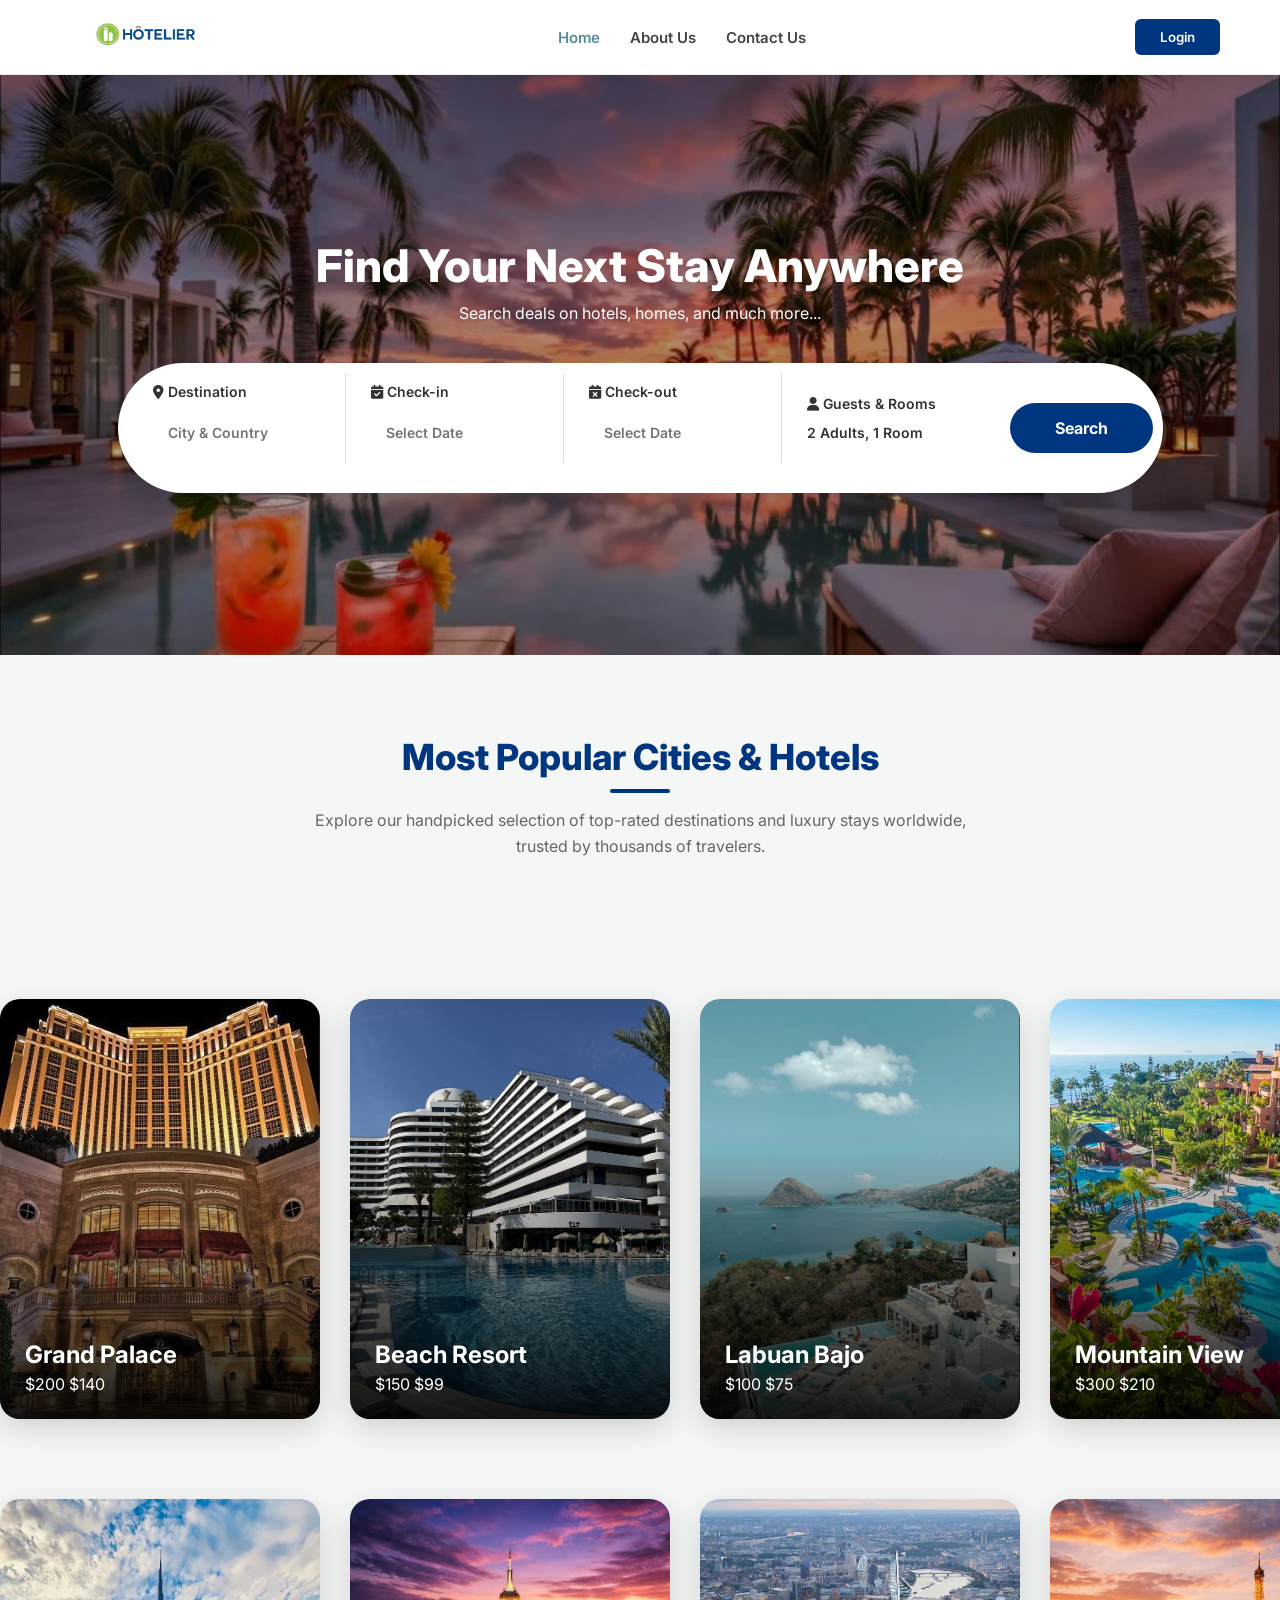
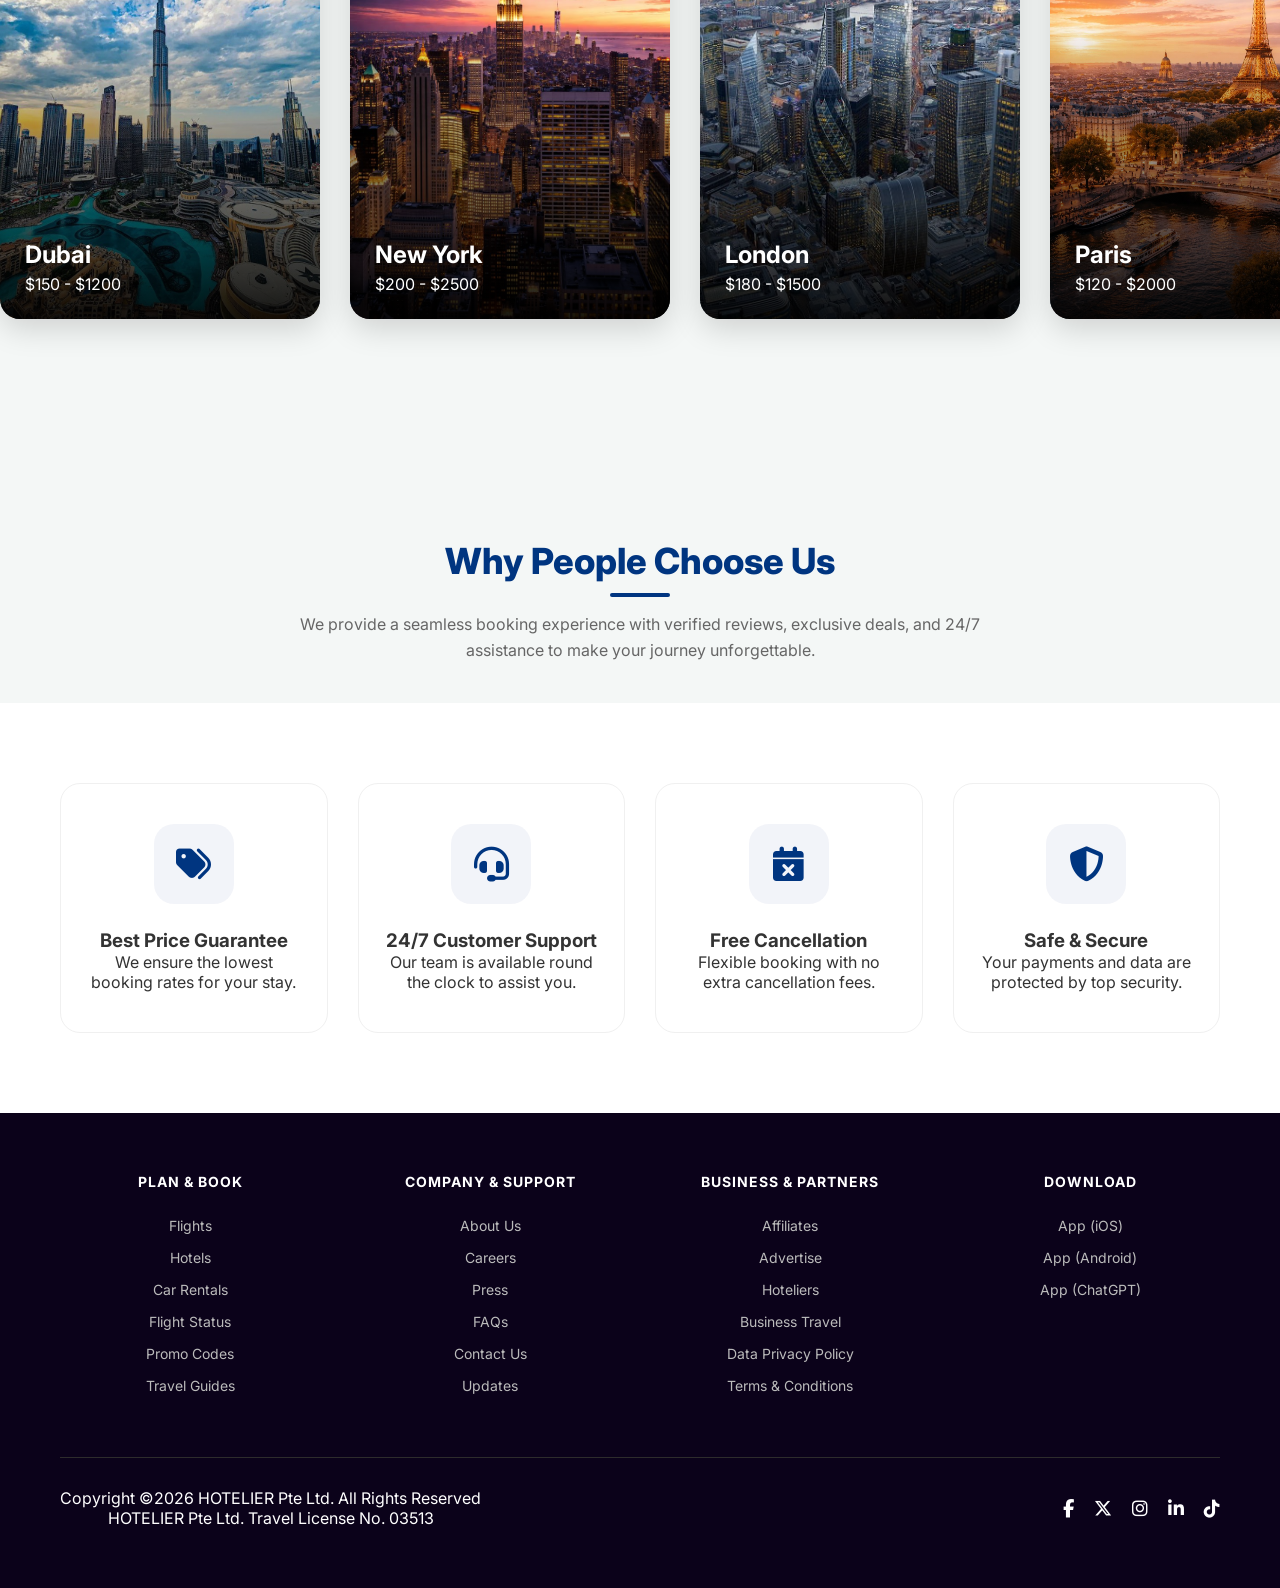
==== index.html @ afce3074 "first commit" ====
<!DOCTYPE html>
<html lang="en">
<head>
    <meta charset="UTF-8">
    <meta name="viewport" content="width=device-width, initial-scale=1.0">
    <title>HOTELIER - Global Booking</title>
    <link rel="stylesheet" href="https://cdn.jsdelivr.net/npm/flatpickr/dist/flatpickr.min.css">
    <link rel="stylesheet" href="style.css">
    <link href="https://fonts.googleapis.com/css2?family=Inter:wght@400;600;700&display=swap" rel="stylesheet">
    <link rel="stylesheet" href="https://cdnjs.cloudflare.com/ajax/libs/font-awesome/6.5.1/css/all.min.css">
</head>
<body>

<nav class="navbar">
    <div class="container">
        <div class="logo">
            <img src="img/logo1.png" alt="Logo">
        </div>
        <ul class="nav-links">
            <li><a href="index.html" style="color: #568c9f;">Home</a></li>
            <li><a href="about.html">About Us</a></li>
            <li><a href="contact.html">Contact Us</a></li>
        </ul>
        <div class="nav-auth">
            <a href="login.html">
                <button class="btn-login">Login</button>
            </a>
        </div>
    </div>
</nav>

<div id="home-main-content">
    <header class="hero">
        <div class="hero-overlay"></div>
        <div class="container hero-content">
            <h1>Find Your Next Stay Anywhere</h1>
            <p>Search deals on hotels, homes, and much more...</p>
            <div class="search-container">
                <div class="search-box">
                    <div class="input-group">
                        <label><i class="fa-solid fa-location-dot"></i> Destination</label>
                        <input type="text" id="destination" placeholder="City & Country">
                    </div>
                    <div class="input-group">
                        <label><i class="fa-solid fa-calendar-check"></i> Check-in</label>
                        <input type="text" id="checkin" placeholder="Select Date">
                    </div>
                    <div class="input-group">
                        <label><i class="fa-solid fa-calendar-xmark"></i> Check-out</label>
                        <input type="text" id="checkout" placeholder="Select Date">
                    </div>
                    <div class="input-group guest-selector" id="guestTrigger">
                        <label><i class="fa-solid fa-user"></i> Guests & Rooms</label>
                        <span class="display-text" id="guestDisplay">2 Adults, 1 Room</span>
                        <div class="guest-dropdown" id="guestDropdown">
                            <div class="counter-item">
                                <span>Adults</span>
                                <div class="controls">
                                    <button type="button" onclick="updateCount('adults', -1)">-</button>
                                    <span id="adults-count">2</span>
                                    <button type="button" onclick="updateCount('adults', 1)">+</button>
                                </div>
                            </div>
                            <div class="counter-item">
                                <span>Rooms</span>
                                <div class="controls">
                                    <button type="button" onclick="updateCount('rooms', -1)">-</button>
                                    <span id="rooms-count">1</span>
                                    <button type="button" onclick="updateCount('rooms', 1)">+</button>
                                </div>
                            </div>
                        </div>
                    </div>
                    <button class="btn-search">Search</button>
                </div>
            </div>
        </div>
    </header>

    <section class="section-header">
        <div class="container">
            <h2 class="main-title">Most Popular Cities & Hotels</h2>
            <p class="sub-title">Explore our handpicked selection of top-rated destinations and luxury stays worldwide, trusted by thousands of travelers.</p>
        </div>
    </section>

    <section class="offers-ticker">
        <div class="ticker-wrapper l-to-r">
            <div class="ticker-content">
                <div class="offer-card"><img src="img/hotel1.jpg" alt=""> <div class="offer-info"><h4>Grand Palace</h4><p><span class="old-price">$200</span> <span class="new-price">$140</span></p></div></div>
                <div class="offer-card"><img src="img/hotel2.jpg" alt=""> <div class="offer-info"><h4>Beach Resort</h4><p><span class="old-price">$150</span> <span class="new-price">$99</span></p></div></div>
                <div class="offer-card"><img src="img/hotel3.jpg" alt=""> <div class="offer-info"><h4>Labuan Bajo</h4><p><span class="old-price">$100</span> <span class="new-price">$75</span></p></div></div>
                <div class="offer-card"><img src="img/hotel4.jpg" alt=""> <div class="offer-info"><h4>Mountain View</h4><p><span class="old-price">$300</span> <span class="new-price">$210</span></p></div></div>
                <div class="offer-card"><img src="img/hotel5.jpg" alt=""> <div class="offer-info"><h4>Luxe Villa</h4><p><span class="old-price">$500</span> <span class="new-price">$350</span></p></div></div>
                <div class="offer-card"><img src="img/hotel6.jpg" alt=""> <div class="offer-info"><h4>Azure bay resort</h4><p><span class="old-price">$200</span> <span class="new-price">$140</span></p></div></div>
                <div class="offer-card"><img src="img/hotel7.jpg" alt=""> <div class="offer-info"><h4>Royal Riviera Palace</h4><p><span class="old-price">$250</span> <span class="new-price">$119</span></p></div></div>
                <div class="offer-card"><img src="img/hotel8.jpg" alt=""> <div class="offer-info"><h4>Oasis Lagoon Resort</h4><p><span class="old-price">$100</span> <span class="new-price">$75</span></p></div></div>
                <div class="offer-card"><img src="img/hotel9.jpg" alt=""> <div class="offer-info"><h4>Eco Haven Resort</h4><p><span class="old-price">$150</span> <span class="new-price">$90</span></p></div></div>
                <div class="offer-card"><img src="img/hotel10.jpg" alt=""> <div class="offer-info"><h4>Golden Dome Hotel</h4><p><span class="old-price">$150</span> <span class="new-price">$80</span></p></div></div>
            </div>
        </div>

        <div class="ticker-wrapper r-to-l">
            <div class="ticker-content">
                <div class="city-card"><img src="img/city1.jpg" alt=""> <div class="city-info"><h4>Dubai</h4><p>$150 - $1200</p></div></div>
                <div class="city-card"><img src="img/city2.jpg" alt=""> <div class="city-info"><h4>New York</h4><p>$200 - $2500</p></div></div>
                <div class="city-card"><img src="img/city3.jpg" alt=""> <div class="city-info"><h4>London</h4><p>$180 - $1500</p></div></div>
                <div class="city-card"><img src="img/city4.jpg" alt=""> <div class="city-info"><h4>Paris</h4><p>$120 - $2000</p></div></div>
                <div class="city-card"><img src="img/city5.jpg" alt=""> <div class="city-info"><h4>Tokyo</h4><p>$90 - $1100</p></div></div>
                <div class="city-card"><img src="img/city6.jpg" alt=""> <div class="city-info"><h4>Jakarta</h4><p>$50 - $1200</p></div></div>
                <div class="city-card"><img src="img/city7.jpg" alt=""> <div class="city-info"><h4>Kuala Lumpur</h4><p>$100 - $2500</p></div></div>
                <div class="city-card"><img src="img/city8.jpg" alt=""> <div class="city-info"><h4>Dhoka</h4><p>$20 - $1500</p></div></div>
                <div class="city-card"><img src="img/city9.jpg" alt=""> <div class="city-info"><h4>sagrada Familia</h4><p>$120 - $2000</p></div></div>
                <div class="city-card"><img src="img/city10.jpg" alt=""> <div class="city-info"><h4>Chefchaouen</h4><p>$80 - $1100</p></div></div>
            </div>
        </div>
    </section>

    <section class="section-header">
        <div class="container">
            <h2 class="main-title">Why People Choose Us</h2>
            <p class="sub-title">We provide a seamless booking experience with verified reviews, exclusive deals, and 24/7 assistance to make your journey unforgettable.</p>
        </div>
    </section>

    <section class="features">
        <div class="container">
            <div class="feature-grid">
                <div class="feature-card">
                    <div class="icon-box"><i class="fa-solid fa-tags"></i></div>
                    <h3>Best Price Guarantee</h3>
                    <p>We ensure the lowest booking rates for your stay.</p>
                </div>
                <div class="feature-card">
                    <div class="icon-box"><i class="fa-solid fa-headset"></i></div>
                    <h3>24/7 Customer Support</h3>
                    <p>Our team is available round the clock to assist you.</p>
                </div>
                <div class="feature-card">
                    <div class="icon-box"><i class="fa-solid fa-calendar-xmark"></i></div>
                    <h3>Free Cancellation</h3>
                    <p>Flexible booking with no extra cancellation fees.</p>
                </div>
                <div class="feature-card">
                    <div class="icon-box"><i class="fa-solid fa-shield-halved"></i></div>
                    <h3>Safe & Secure</h3>
                    <p>Your payments and data are protected by top security.</p>
                </div>
            </div>
        </div>
    </section>
</div>

<section class="container" id="hotelResults" style="margin-top: 40px; display: none; grid-template-columns: 1.5fr 1fr; gap: 20px;">
    <div id="hotelList" style="display: flex; flex-direction: column; gap: 20px;"></div>
    
    <div id="imagePreview" style="position: sticky; top: 90px; height: 500px; border-radius: 15px; overflow: hidden; background: #eee; box-shadow: 0 4px 15px rgba(0,0,0,0.1);">
        <div id="previewImg" style="width: 100%; height: 100%; background-size: cover; background-position: center; display: flex; align-items: flex-end;">
            <div style="background: linear-gradient(transparent, rgba(0,0,0,0.8)); color: white; padding: 20px; width: 100%;">
                <h2 id="previewName" style="margin: 0;">Select a hotel</h2>
                <p id="previewLoc" style="margin: 5px 0; opacity: 0.8;"></p>
                <h3 id="previewPrice" style="margin: 0; color: #ff6d00;"></h3>
            </div>
        </div>
    </div>
</section>

<footer class="main-footer">
    <div class="container">
        <div class="footer-grid">
            <div class="footer-col">
                <h3>PLAN & BOOK</h3>
                <ul><li><a href="#">Flights</a></li><li><a href="#">Hotels</a></li><li><a href="#">Car Rentals</a></li><li><a href="#">Flight Status</a></li><li><a href="#">Promo Codes</a></li><li><a href="#">Travel Guides</a></li></ul>
            </div>
            <div class="footer-col">
                <h3>COMPANY & SUPPORT</h3>
                <ul><li><a href="#">About Us</a></li><li><a href="#">Careers</a></li><li><a href="#">Press</a></li><li><a href="#">FAQs</a></li><li><a href="#">Contact Us</a></li><li><a href="#">Updates</a></li></ul>
            </div>
            <div class="footer-col">
                <h3>BUSINESS & PARTNERS</h3>
                <ul><li><a href="#">Affiliates</a></li><li><a href="#">Advertise</a></li><li><a href="#">Hoteliers</a></li><li><a href="#">Business Travel</a></li><li><a href="#">Data Privacy Policy</a></li><li><a href="#">Terms & Conditions</a></li></ul>
            </div>
            <div class="footer-col">
                <h3>DOWNLOAD</h3>
                <ul><li><a href="#">App (iOS)</a></li><li><a href="#">App (Android)</a></li><li><a href="#">App (ChatGPT)</a></li></ul>
            </div>
        </div>
        <div class="footer-bottom">
            <div class="copyright">
                <p>Copyright ©️2026 HOTELIER Pte Ltd. All Rights Reserved</p>
                <p>HOTELIER Pte Ltd. Travel License No. 03513</p>
            </div>
            <div class="social-links">
                <a href="#"><i class="fa-brands fa-facebook-f"></i></a>
                <a href="#"><i class="fa-brands fa-x-twitter"></i></a>
                <a href="#"><i class="fa-brands fa-instagram"></i></a>
                <a href="#"><i class="fa-brands fa-linkedin-in"></i></a>
                <a href="#"><i class="fa-brands fa-tiktok"></i></a>
            </div>
        </div>
    </div>
</footer>

<script src="https://cdn.jsdelivr.net/npm/flatpickr"></script>
<script src="script.js"></script>

<script type="module">
    import { initializeApp } from "https://www.gstatic.com/firebasejs/10.8.0/firebase-app.js";
    import { getFirestore, collection, query, getDocs } from "https://www.gstatic.com/firebasejs/10.8.0/firebase-firestore.js";

    const firebaseConfig = {
        apiKey: "AIzaSyALHhhiMDNG7CV8pTYL1x3wl47LKcCSKv4",
        authDomain: "hotelier-cdd5a.firebaseapp.com",
        projectId: "hotelier-cdd5a",
        storageBucket: "hotelier-cdd5a.firebasestorage.app",
        messagingSenderId: "716934110388",
        appId: "1:716934110388:web:7610047728b10462948be1",
        measurementId: "G-BYLJ7FDQX5"
    };

    const app = initializeApp(firebaseConfig);
    const db = getFirestore(app);

    document.querySelector('.btn-search').addEventListener('click', async (e) => {
        e.preventDefault();
        const destInput = document.getElementById('destination').value.trim().toLowerCase();
        const resultsContainer = document.getElementById('hotelResults');
        const homeMain = document.getElementById('home-main-content');
        const hotelList = document.getElementById('hotelList');
        
        if (!destInput) return alert("Please enter a city!");

        // হোম কন্টেন্ট সরিয়ে দিয়ে রেজাল্ট গ্রিড দেখানো
        homeMain.style.display = 'none';
        resultsContainer.style.display = 'grid';
        hotelList.innerHTML = "<p style='text-align: center;'>Searching...</p>";

        try {
            // Firestore-এ সরাসরি কেস-ইনসেনসিটিভ সার্চ কুয়েরি করা যায় না, তাই সব ডাটা এনে ফিল্টার করছি
            const querySnapshot = await getDocs(collection(db, "hotels"));
            hotelList.innerHTML = "";
            let found = false;

            querySnapshot.forEach((doc) => {
                const hotel = doc.data();
                // ডাটাবেজের City ফিল্ড এবং ইউজারের ইনপুট উভয়কেই ছোট হাতের অক্ষরে রূপান্তর করে তুলনা করা হচ্ছে
                if (hotel.City && hotel.City.toLowerCase() === destInput) {
                    found = true;
                    const card = document.createElement('div');
                    card.className = 'hotel-card';
                    card.style = "display: flex; border: 1px solid #ddd; border-radius: 15px; overflow: hidden; background: #fff; cursor: pointer; transition: 0.3s; margin-bottom: 20px;";
                    
                    card.innerHTML = `
                        <img src="${hotel['Image-url']}" alt="${hotel.Name}" style="width: 200px; height: 150px; object-fit: cover;">
                        <div style="padding: 15px; flex: 1;">
                            <h3 style="margin: 0; color: #003580;">${hotel.Name}</h3>
                            <p style="color: #666; margin: 5px 0;"><i class="fa-solid fa-location-dot"></i> ${hotel.City}, ${hotel.Country}</p>
                            <p style="font-weight: bold; color: #333;">Price: ${hotel.Price} $</p>
                            <button style="background: #003580; color: white; border: none; padding: 8px 15px; border-radius: 5px; cursor: pointer; font-weight: 600;">Book Now</button>
                        </div>
                    `;

                    card.onclick = () => {
                        document.getElementById('previewImg').style.backgroundImage = `url('${hotel['Image-url']}')`;
                        document.getElementById('previewName').innerText = hotel.Name;
                        document.getElementById('previewLoc').innerText = hotel.City + ", " + hotel.Country;
                        document.getElementById('previewPrice').innerText = hotel.Price + " $";
                    };

                    hotelList.appendChild(card);
                }
            });

            if (!found) {
                // ইনপুট দেওয়া বানানটি হুবহু দেখানোর জন্য মূল টেক্সটটি ব্যবহার করা হয়েছে
                const originalInput = document.getElementById('destination').value;
                hotelList.innerHTML = "<p style='text-align: center;'>No hotels found in " + originalInput + ".</p>";
            } else {
                // প্রথম পাওয়া হোটেলের ডাটা অটোমেটিক প্রিভিউতে দেখানো
                const firstHotelCard = hotelList.querySelector('.hotel-card');
                if (firstHotelCard) firstHotelCard.click();
            }

        } catch (error) {
            console.error(error);
            hotelList.innerHTML = "<p>Error loading data.</p>";
        }
    });
</script>
</body>
</html>
---- style.css ----
/* =========================================
   1. GLOBAL STYLES & RESET
   ========================================= */
* {
    margin: 0;
    padding: 0;
    box-sizing: border-box;
    font-family: 'Inter', sans-serif;
}

body {
    background-color: #ffffff;
    color: #333;
    overflow-x: hidden;
}

.container {
    max-width: 1200px;
    margin: 0 auto;
    padding: 0 20px;
}

/* =========================================
   2. NAVBAR
   ========================================= */
.navbar {
    height: 80px;
    background: #fff;
    display: flex;
    align-items: center;
    border-bottom: 1px solid #f0f0f0;
    position: sticky;
    top: 0;
    z-index: 1000;
}

.navbar .container {
    display: flex;
    justify-content: space-between;
    align-items: center;
}

.logo img { height: 40px; }

.nav-links {
    list-style: none;
    display: flex;
    gap: 30px;
}

.nav-links a {
    text-decoration: none;
    color: #333;
    font-weight: 600;
    font-size: 15px;
}

.btn-login {
    background: #003580;
    color: white;
    padding: 9px 25px;
    border-radius: 6px;
    border: none;
    font-weight: 600;
    cursor: pointer;
}

/* =========================================
   3. HERO SECTION & OVAL SEARCH BAR
   ========================================= */
.hero {
    position: relative;
    height: 580px;
    background: linear-gradient(rgba(0,0,0,0.3), rgba(0,0,0,0.3)), url('img/hero2.jpg') center/cover no-repeat;
    display: flex;
    align-items: center;
    justify-content: center;
    text-align: center;
    color: white;
}

.hero h1 { font-size: 45px; font-weight: 800; margin-bottom: 10px; }

/* ওভাল শেপ সার্চ বক্স */
.search-container {
    background: white;
    padding: 8px;
    border-radius: 60px; /* Pill Shape */
    box-shadow: 0 10px 30px rgba(0,0,0,0.2);
    width: 95%;
    max-width: 1050px;
    margin: 30px auto 0;
}

.guest-selector {
    position: relative; 
    cursor: pointer;
}


.input-group input {
    border: none !important;      
    outline: none !important;     
    background: transparent;      
    padding: 5px 0;               
    width: 100%;
    font-size: 15px;
    font-weight: 600;
    color: #333;
}


#destination, #checkin, #checkout {
    box-shadow: none !important;  
    border: none !important;
}


.input-group {
    border-right: 1px solid #eee; 
    padding: 10px 25px;
}

.input-group:nth-last-child(2) {
    border-right: none;           

.search-box {
    display: grid;
    grid-template-columns: 1.3fr 1fr 1fr 1.3fr auto;
    align-items: center;
}

.input-group {
    padding: 10px 25px;
    border-right: 1px solid #eee;
    text-align: left;
    display: flex;
    flex-direction: column;
}

.input-group:nth-child(4) { border-right: none; }

.input-group label {
    font-size: 10px;
    color: #003580;
    font-weight: 800;
    text-transform: uppercase;
    margin-bottom: 2px;
}

.input-group label i { margin-right: 5px; }

.input-group input, .display-text {
    border: none;
    outline: none;
    font-weight: 600;
    color: #333;
    font-size: 14px;
    background: transparent;
}

.btn-search {
    background: #003580;
    color: white;
    padding: 15px 40px;
    border-radius: 40px;
    border: none;
    font-weight: 700;
    cursor: pointer;
    margin-right: 5px;
}
}

/* পুরো সার্চ বক্সের বাইরের অংশ */
.search-container {
    background: white;
    padding: 10px;
    border-radius: 100px; /* এটি বক্সটিকে ওভাল শেপ দেবে */
    box-shadow: 0 15px 40px rgba(0, 0, 0, 0.15);
    width: 95%;
    max-width: 1100px;
    margin: 40px auto 0;
}

/* ইনপুট গ্রুপগুলোর সাজানো */
.search-box {
    display: flex;
    align-items: center;
    justify-content: space-between;
    width: 100%;
}

.input-group {
    flex: 1;
    padding: 10px 25px;
    border-right: 1px solid #ddd; 
    text-align: left;
}

/* শেষ ইনপুট গ্রুপের বর্ডার তুলে দেওয়া */
.input-group:nth-last-child(2) {
    border-right: none;
}

.input-group label {
    display: block;
    font-size: 11px;
    font-weight: 700;
    color: #003580;
    margin-bottom: 4px;
}

.input-group input, .display-text {
    border: none;
    outline: none;
    font-size: 15px;
    font-weight: 600;
    color: #333;
    width: 100%;
    background: transparent;
}

/* সার্চ বাটনটিকে গোল করা */
.btn-search {
    background: #003580;
    color: white;
    padding: 15px 45px;
    border-radius: 50px; /* বাটনটিকেও রাউন্ড করা */
    border: none;
    font-size: 16px;
    font-weight: 700;
    cursor: pointer;
    margin-left: 10px;
    transition: 0.3s;
}

.btn-search:hover {
    background: #00224f;
}

/* --- Guest Dropdown --- */
.guest-dropdown {
    position: absolute;
    top: 105%;
    left: 0;
    width: 260px;
    background: white;
    box-shadow: 0 10px 30px rgba(0,0,0,0.15);
    border-radius: 10px;
    padding: 20px;
    display: none;
    z-index: 100;
}

.guest-dropdown.active { display: block; }

.counter-item {
    display: flex;
    justify-content: space-between;
    align-items: center;
    margin-bottom: 15px;
    color: #333;
}

.controls button {
    width: 32px;
    height: 32px;
    border: 1px solid #003580;
    background: white;
    color: #003580;
    border-radius: 50%;
    cursor: pointer;
}

/* --- Offers Ticker Styles (SMOOTH LOOP FIXED) --- */
.offers-ticker {
    padding: 80px 0;
    overflow: hidden;
    background: #f4f7f6;
}

.ticker-wrapper {
    display: flex;
    margin-bottom: 40px;
    width: 100%;
}

.ticker-content {
    display: flex;
    gap: 30px;
    padding: 20px 0;
    width: max-content; /* কন্টেন্ট অনুযায়ী চওড়া হবে */
}

/* কার্ড ডিজাইন */
.offer-card, .city-card {
    min-width: 320px;
    height: 420px;
    border-radius: 20px;
    display: flex;
    flex-direction: column;
    justify-content: flex-end;
    padding: 25px;
    box-shadow: 0 10px 30px rgba(0,0,0,0.15);
    position: relative;
    overflow: hidden;
    cursor: pointer;
    transition: transform 0.3s ease;
    flex-shrink: 0;
}

.offer-card:hover, .city-card:hover {
    transform: scale(1.05);
    z-index: 5;
}

.offer-card img, .city-card img {
    position: absolute;
    top: 0;
    left: 0;
    width: 100%;
    height: 100%;
    object-fit: cover;
    z-index: 1;
}

.offer-card::after, .city-card::after {
    content: '';
    position: absolute;
    bottom: 0;
    left: 0;
    width: 100%;
    height: 70%;
    background: linear-gradient(to top, rgba(0,0,0,0.9), transparent);
    z-index: 2;
}

.offer-info, .city-info {
    position: relative;
    z-index: 3;
    color: #ffffff;
    text-align: left;
}

.offer-info h4, .city-info h4 {
    font-size: 24px;
    font-weight: 700;
    margin-bottom: 5px;
}

/* এনিমেশন লজিক (৫টি অরিজিনাল কার্ড + ৩০ গ্যাপ = ১৭৫০পিক্সেল) */
.l-to-r .ticker-content {
    animation: scrollLTR 40s linear infinite;
}

.r-to-l .ticker-content {
    animation: scrollRTL 40s linear infinite;
}

@keyframes scrollLTR {
    0% { transform: translateX(0); }
    100% { transform: translateX(calc(-1750px)); } /* মোট চওড়ার অর্ধেক */
}

@keyframes scrollRTL {
    0% { transform: translateX(calc(-1750px)); }
    100% { transform: translateX(0); }
}

/* মাউস নিলে যাতে এনিমেশন না থামে বা রিলোড না হয় */
.ticker-wrapper:hover .ticker-content {
    animation-play-state: running; /* সব সময় চলবে */
}

/* --- New Section Header Styles --- */
.section-header {
    padding: 60px 0 20px;
    text-align: center;
    background-color: #f4f7f6; /* আপনার ব্যাকগ্রাউন্ডের সাথে মিল রাখা হয়েছে */
}

.main-title {
    font-size: 36px;
    font-weight: 800;
    color: #003580; /* আপনার লোগো এবং বাটন কালারের সাথে মিল রাখা হয়েছে */
    margin-bottom: 15px;
    position: relative;
    display: inline-block;
}

/* হেডলাইনের নিচে একটি ছোট নীল দাগ দেওয়ার জন্য (ঐচ্ছিক) */
.main-title::after {
    content: '';
    display: block;
    width: 60px;
    height: 4px;
    background: #003580;
    margin: 10px auto 0;
    border-radius: 2px;
}

.sub-title {
    font-size: 16px;
    color: #666;
    max-width: 700px;
    margin: 0 auto;
    line-height: 1.6;
    font-weight: 400;
}



/* --- Features Section --- */
.features {
    padding: 80px 0;
    background-color: #ffffff;
}

.feature-grid {
    display: grid;
    grid-template-columns: repeat(auto-fit, minmax(250px, 1fr));
    gap: 30px;
}

.feature-card {
    padding: 40px 25px;
    border-radius: 20px;
    background: #fff;
    transition: all 0.4s cubic-bezier(0.175, 0.885, 0.32, 1.275);
    border: 1px solid #f0f0f0;
    text-align: center;
}

.feature-card:hover {
    transform: translateY(-12px);
    box-shadow: 0 20px 40px rgba(0, 53, 128, 0.08);
}

.icon-box {
    width: 80px;
    height: 80px;
    background: rgba(0, 53, 128, 0.05);
    color: #003580;
    border-radius: 20px;
    display: flex;
    align-items: center;
    justify-content: center;
    font-size: 35px;
    margin: 0 auto 25px;
    transition: 0.4s;
}

.feature-card:hover .icon-box {
    background: #003580;
    color: #ffffff;
    transform: rotateY(360deg);
}

/* --- Footer Styles --- */
.main-footer {
    background-color: #0b021a;
    color: #ffffff;
    padding: 80px 0 30px;
}

.footer-grid {
    display: grid;
    grid-template-columns: repeat(auto-fit, minmax(200px, 1fr));
    gap: 40px;
    margin-bottom: 50px;
}

.footer-col h3 {
    font-size: 14px;
    margin-bottom: 25px;
    letter-spacing: 1px;
    color: #fff;
}

.footer-col ul {
    list-style: none;
}

.footer-col ul li {
    margin-bottom: 12px;
}

.footer-col ul li a {
    color: #bbbbbb;
    text-decoration: none;
    font-size: 14px;
    transition: 0.3s;
}

.footer-col ul li a:hover {
    color: #fff;
    padding-left: 5px;
}

.footer-bottom {
    border-top: 1px solid #2d2c2c;
    padding-top: 30px;
    display: flex;
    justify-content: space-between;
    align-items: center;
    flex-wrap: wrap;
}

.social-links {
    display: flex;
    gap: 20px;
}

.social-links a {
    color: #ffffff;
    font-size: 18px;
    transition: 0.3s;
}

.social-links a:hover {
    color: #003580;
    transform: translateY(-3px);
}







/* --- Navbar (Same as Home) --- */
.navbar {
    height: 75px;
    background: #ffffff;
    display: flex;
    align-items: center;
    box-shadow: 0 2px 15px rgba(0,0,0,0.08);
    position: sticky;
    top: 0;
    z-index: 1000;
}

.navbar .container {
    display: flex;
    justify-content: space-between;
    align-items: center;
    width: 100%;
}

.logo img {
    height: 120px; /* লোগো সাইজ আপনার আগের কোড অনুযায়ী */
    width: auto;
}

.nav-links {
    list-style: none;
    display: flex;
    gap: 30px;
}

.nav-links a {
    text-decoration: none;
    color: #444;
    font-weight: 600;
    transition: 0.3s;
}

.nav-links a:hover { color: #003580; }

.btn-login {
    background: #003580;
    color: white;
    padding: 10px 25px;
    border: none;
    border-radius: 6px;
    font-weight: 600;
    cursor: pointer;
}

/* --- Section Header Styles --- */
.section-header {
    padding: 80px 0 40px;
    text-align: center;
}

.main-title {
    font-size: 36px;
    font-weight: 800;
    color: #003580;
    margin-bottom: 15px;
    position: relative;
}

.main-title::after {
    content: '';
    display: block;
    width: 60px;
    height: 4px;
    background: #003580;
    margin: 10px auto 0;
    border-radius: 2px;
}

.sub-title {
    font-size: 16px;
    color: #666;
    max-width: 700px;
    margin: 0 auto;
}

/* --- Testimonials Alternating Layout (The Magic) --- */
.testimonials-section {
    background-color: #ffffff;
}

.testimonial-item {
    display: grid;
    grid-template-columns: 1fr 1fr; 
    gap: 60px;
    align-items: center;
    margin-bottom: 100px; 
    text-align: left;
}

.testimonial-image img {
    width: 100%;
    height: 450px;
    object-fit: cover;
    border-radius: 25px;
    box-shadow: 0 25px 50px rgba(0, 53, 128, 0.15);
    transition: transform 0.4s ease;
}

.testimonial-image img:hover {
    transform: scale(1.02);
}

/* টেক্সট অংশ */
.testimonial-text h3 {
    font-size: 32px;
    font-weight: 800;
    color: #222;
    margin-bottom: 5px;
}

.role {
    font-size: 18px;
    font-weight: 700;
    color: #003580;
    margin-bottom: 15px;
    text-transform: uppercase;
    letter-spacing: 1px;
}

.rating {
    color: #ffb400;
    margin-bottom: 20px;
    font-size: 18px;
}

.quotesub-title {
    font-style: italic;
    line-height: 1.8;
    color: #555;
    position: relative;
    padding-left: 20px;
    border-left: 4px solid #003580;
}

/* --- Footer (Simple Professional) --- */
.main-footer {
    background: #0b021a;
    padding: 60px 0;
    color: white;
    text-align: center;
}







/* --- Contact Page Styles --- */
.contact-section {
    padding: 80px 0;
    background: #f8faff;
}

.contact-wrapper {
    display: grid;
    grid-template-columns: 1fr 1.8fr;
    gap: 40px;
    margin-top: 40px;
}

/* Left Card (Dark Background) */
.contact-info-card {
    background: #003580; /* আপনার সিগনেচার কালার */
    color: white;
    padding: 40px;
    border-radius: 20px;
    box-shadow: 0 10px 30px rgba(0, 0, 0, 0.1);
}

.contact-info-card h3 { margin-bottom: 30px; font-size: 22px; }


#phone {
    padding-left: 50px !important; 
    width: 100% !important;
}


.iti {
    width: 100%;
}

.iti__flag-container {
    padding-left: 10px; /* ফ্ল্যাগ আইকনের বাম পাশে সামান্য গ্যাপ */
}

.info-item {
    display: flex;
    align-items: center;
    gap: 15px;
    margin-bottom: 25px;
    text-decoration: none;
    color: white;
    transition: 0.3s;
}

.info-item:hover { transform: translateX(10px); color: #82b1ff; }

.info-item .icon-box {
    width: 50px;
    height: 50px;
    background: rgba(255, 255, 255, 0.1);
    border-radius: 12px;
    display: flex;
    align-items: center;
    justify-content: center;
    font-size: 20px;
}

.info-item span { font-size: 14px; opacity: 0.8; }
.info-item p { font-size: 16px; font-weight: 600; }

/* Right Card (Form) */
.contact-form-card {
    background: white;
    padding: 40px;
    border-radius: 20px;
    box-shadow: 0 10px 30px rgba(0, 0, 0, 0.05);
}

.form-row {
    display: grid;
    grid-template-columns: 1fr 1fr;
    gap: 20px;
    margin-bottom: 20px;
}

.input-group {
    display: flex;
    flex-direction: column;
    gap: 8px;
    margin-bottom: 20px;
}

.input-group label { font-weight: 600; font-size: 14px; color: #333; }

.input-group input, .input-group textarea {
    padding: 12px 15px;
    border: 1px solid #ddd;
    border-radius: 8px;
    font-size: 14px;
    outline: none;
    transition: 0.3s;
}

.input-group input:focus { border-color: #003580; }

/* Specific style for Country Code Input */
.iti { width: 100%; }

.btn-send {
    background: #003580;
    color: white;
    padding: 15px 30px;
    border: none;
    border-radius: 30px;
    font-weight: 700;
    cursor: pointer;
    transition: 0.3s;
    float: right;
}

.btn-send:hover { background: #00265c; box-shadow: 0 5px 15px rgba(0, 53, 128, 0.3); }





* {
    margin: 0;
    padding: 0;
    box-sizing: border-box;
    font-family: 'Inter', sans-serif;
}

.login-page {
    background-color: #f8f9fc;
    height: 100vh;
    display: flex;
    justify-content: center;
    align-items: center;
}

.main-container {
    display: flex;
    width: 100%;
    height: 100vh;
    background: white;
    overflow: hidden;
}

/* ফর্ম সাইড */
.form-side {
    flex: 1;
    display: flex;
    flex-direction: column;
    padding: 40px 80px;
    position: relative;
    justify-content: center;
}

.top-nav {
    position: absolute;
    top: 30px;
    left: 40px;
}

.back-btn {
    text-decoration: none;
    color: #666;
    font-size: 14px;
    font-weight: 600;
}

.form-wrapper {
    max-width: 420px;
    width: 100%;
    margin: 0 auto;
}

.header h2 {
    font-size: 32px;
    font-weight: 800;
    color: #111;
    margin-bottom: 8px;
}

.header p {
    color: #666;
    font-size: 15px;
    margin-bottom: 30px;
}

.input-box {
    margin-bottom: 20px;
}

.input-box label {
    display: block;
    font-size: 14px;
    font-weight: 600;
    margin-bottom: 8px;
    color: #333;
}

.input-box input {
    width: 100%;
    padding: 14px;
    border: 1px solid #ddd;
    border-radius: 10px;
    font-size: 15px;
    outline: none;
}

.input-box input:focus {
    border-color: #003580;
}

.name-row {
    display: flex;
    gap: 15px;
}

.flex-row {
    display: flex;
    justify-content: space-between;
    align-items: center;
    font-size: 14px;
    margin-bottom: 25px;
}

.forgot {
    color: #003580;
    text-decoration: none;
    font-weight: 600;
}

.btn-primary {
    width: 100%;
    padding: 15px;
    background: #003580;
    color: white;
    border: none;
    border-radius: 10px;
    font-size: 16px;
    font-weight: 700;
    cursor: pointer;
    transition: 0.3s;
}

.btn-primary:hover {
    background: #002250;
}

.divider {
    text-align: center;
    margin: 25px 0;
    position: relative;
}

.divider::before {
    content: '';
    position: absolute;
    top: 50%;
    left: 0;
    width: 100%;
    height: 1px;
    background: #eee;
}

.divider span {
    background: white;
    padding: 0 15px;
    position: relative;
    color: #999;
    font-size: 13px;
}

.social-btns {
    display: flex;
    gap: 15px;
    margin-bottom: 25px;
}

.social-btns button {
    flex: 1;
    padding: 12px;
    border: 1px solid #ddd;
    border-radius: 10px;
    background: white;
    cursor: pointer;
    display: flex;
    align-items: center;
    justify-content: center;
    gap: 10px;
    font-weight: 600;
}

.footer-text {
    text-align: center;
    font-size: 14px;
    color: #666;
}

.footer-text a {
    color: #003580;
    text-decoration: none;
    font-weight: 700;
}

/* ইমেজ সাইড */
.image-side {
    flex: 1.2;
    position: relative;
}

.image-side img {
    width: 100%;
    height: 100%;
    object-fit: cover;
}

.img-content {
    position: absolute;
    bottom: 60px;
    left: 60px;
    right: 60px;
    color: white;
}

.img-content h3 {
    font-size: 28px;
    margin-bottom: 10px;
    text-shadow: 0 2px 10px rgba(0,0,0,0.3);
}

/* রেসপন্সিভনেস */
@media (max-width: 992px) {
    .image-side { display: none; }
    .form-side { padding: 40px 20px; }
}







/* --- মোবাইল রেসপনসিভ CSS --- */

@media screen and (max-width: 768px) {
    /* ১. Navbar চিকন করা (৬০% শুরু) */
    .navbar {
        height: 20px; /* হাইট কমিয়ে চিকন করা হয়েছে */
    }

    .logo img {
        height: 5px; /* লোগো ছোট করা হয়েছে */
    }

    .btn-login {
        padding: 3px 6px; /* বাটনটি চিকন করা হয়েছে */
        font-size: 5px;
    }

    /* ২. নেভিগেশন লিঙ্ক (যদি হাইড না করতে চান তবে স্পেস কমানো) */
    .nav-links {
        gap: 10px;
    }
    
    .nav-links a {
        font-size: 13px;
    }

    /* ৩. Hero Section টেক্সট অ্যাডজাস্টমেন্ট */
    .hero {
        height: auto;
        padding: 100px 0 60px;
    }

    .hero h1 {
        font-size: 28px; /* মোবাইলে বড় লেখা ছোট করা */
        padding: 0 10px;
    }

    .hero p {
        font-size: 14px;
    }

    /* ৪. ওভাল সার্চ বক্সকে মোবাইলে ভার্টিক্যাল করা */
    .search-container {
        border-radius: 20px; /* মোবাইলে পুরোপুরি ওভাল থেকে সামান্য রাউন্ডেড */
        padding: 15px;
        margin-top: 20px;
        width: 90%;
    }

    .search-box {
        display: flex;
        flex-direction: column; /* একটির নিচে আরেকটি আসবে */
        gap: 10px;
    }

    .input-group {
        width: 100%;
        border-right: none; /* মোবাইল কলামে বর্ডার দরকার নেই */
        border-bottom: 1px solid #eee; /* নিচে হালকা দাগ */
        padding: 10px 15px;
    }

    .input-group:nth-last-child(2) {
        border-bottom: none;
    }

    /* ৫. সার্চ বাটন ফুল উইডথ করা */
    .btn-search {
        width: 100%;
        margin-left: 0;
        margin-top: 10px;
        padding: 15px;
        border-radius: 15px; /* বাটনের শেপ বক্সের সাথে মিল রাখা */
    }

    /* ৬. গেস্ট ড্রপডাউন মোবাইল অ্যাডজাস্টমেন্ট */
    .guest-dropdown {
        width: 100%;
        position: static; /* ড্রপডাউনটি ইনপুটের নিচেই জায়গা নেবে */
        box-shadow: none;
        border: 1px solid #f0f0f0;
        margin-top: 10px;
    }
}







/* --- ফোনের জন্য রেসপন্সিভ ডিজাইন (Mobile Only) --- */
@media screen and (max-width: 768px) {
    
       /* ১. Navbar চিকন করা (৬০% শুরু) */
    .navbar {
        height: 45px; /* হাইট কমিয়ে চিকন করা হয়েছে */
    }

    .logo img {
        height: 45px; /* লোগো ছোট করা হয়েছে */
    }

    .btn-login {
        padding: 3px 6px; /* বাটনটি চিকন করা হয়েছে */
        font-size: 5px;
    }

    /* ২. নেভিগেশন লিঙ্ক (যদি হাইড না করতে চান তবে স্পেস কমানো) */
    .nav-links {
        gap: 10px;
    }
    
    .nav-links a {
        font-size: 13px;
    }

    /* ৩. Hero Section টেক্সট অ্যাডজাস্টমেন্ট */
    .hero {
        height: auto;
        padding: 100px 0 60px;
    }

    .hero h1 {
        font-size: 28px; /* মোবাইলে বড় লেখা ছোট করা */
        padding: 0 10px;
    }

    .hero p {
        font-size: 14px;
    }

    /* ৪. ওভাল সার্চ বক্সকে মোবাইলে ভার্টিক্যাল করা */
    .search-container {
        border-radius: 20px; /* মোবাইলে পুরোপুরি ওভাল থেকে সামান্য রাউন্ডেড */
        padding: 15px;
        margin-top: 20px;
        width: 90%;
    }

    .search-box {
        display: flex;
        flex-direction: column; /* একটির নিচে আরেকটি আসবে */
        gap: 10px;
    }

    .input-group {
        width: 100%;
        border-right: none; /* মোবাইল কলামে বর্ডার দরকার নেই */
        border-bottom: 1px solid #eee; /* নিচে হালকা দাগ */
        padding: 10px 15px;
    }

    .input-group:nth-last-child(2) {
        border-bottom: none;
    }

    /* ৫. সার্চ বাটন ফুল উইডথ করা */
    .btn-search {
        width: 100%;
        margin-left: 0;
        margin-top: 10px;
        padding: 15px;
        border-radius: 15px; /* বাটনের শেপ বক্সের সাথে মিল রাখা */
    }

    /* ৬. গেস্ট ড্রপডাউন মোবাইল অ্যাডজাস্টমেন্ট */
    .guest-dropdown {
        width: 100%;
        position: static; /* ড্রপডাউনটি ইনপুটের নিচেই জায়গা নেবে */
        box-shadow: none;
        border: 1px solid #f0f0f0;
        margin-top: 10px;
    }
    

    /* ২. কন্টাক্ট সেকশন লেআউট */
    .contact-wrapper {
        display: flex !important; 
        flex-direction: column; /* একটার নিচে একটা বসবে */
        gap: 20px !important;
    }

    /* ৩. ফর্ম সেকশন (উপরে থাকবে) */
    .contact-form-card {
        order: 1 !important; /* ফর্ম উপরে আসবে */
        padding: 25px 15px !important;
    }

    /* ফর্মের ভেতরের First Name ও Last Name একটার নিচে একটা */
    .contact-form-card form div[style*="display: flex"] {
        flex-direction: column !important;
        gap: 15px !important;
    }

    .contact-form-card input, 
    .contact-form-card textarea {
        width: 100% !important;
        margin-bottom: 15px;
    }

    .btn-send {
        width: 100%; /* বাটনটি ফোনের স্ক্রিনে পূর্ণ চওড়া হবে */
        float: none !important;
        padding: 12px !important;
    }

    /* ৪. নীল ইনফো কার্ড (সবার নিচে থাকবে) */
    .contact-info-card {
        order: 2 !important; /* নীল বক্স নিচে চলে যাবে */
        padding: 30px 20px !important;
        text-align: center;
    }

    .contact-info-card h3 {
        font-size: 18px;
        margin-bottom: 15px;
    }

    .info-item {
        justify-content: center; /* ভেতরের আইকন ও টেক্সট সেন্টারে থাকবে */
        text-align: left;
    }

    /* কন্টাক্ট হেডলাইন */
    .main-title {
        font-size: 24px !important;
        margin-bottom: 20px !important;
        text-align: center;
    }
}






/* --- আপনার আগের দেওয়া CSS এর নিচে এই অংশটি যুক্ত করুন --- */

/* কন্টেইনার সেটআপ */
.container {
    max-width: 1200px;
    margin: 0 auto;
    padding: 0 20px;
}

/* রেসপনসিভ লজিক (ট্যাবলেট এবং মোবাইলের জন্য) */
@media screen and (max-width: 992px) {
    .testimonial-item {
        gap: 30px; /* গ্যাপ কমিয়ে আনা হয়েছে */
        margin-bottom: 60px;
    }

    .testimonial-image img {
        height: 300px; /* ছোট স্ক্রিনে ইমেজের উচ্চতা কমানো হয়েছে */
    }

    .testimonial-text h3 {
        font-size: 24px;
    }

    .role {
        font-size: 14px;
    }
}

/* অতি ক্ষুদ্র স্ক্রিন (যেমন ফোন) এর জন্য বিশেষ অ্যাডজাস্টমেন্ট */
@media screen and (max-width: 600px) {
    .testimonial-item {
        grid-template-columns: 100px 1fr; /* ইমেজ ১০০ পিক্সেল এবং বাকি জায়গা টেক্সট */
        gap: 15px;
        align-items: start; /* টেক্সট উপর থেকে শুরু হবে */
    }

    .testimonial-image img {
        height: 100px; /* ইমেজ ছোট করে আইকনের মতো করা হয়েছে */
        width: 100px;
        border-radius: 15px;
        box-shadow: 0 10px 20px rgba(0, 53, 128, 0.1);
    }

    .testimonial-text h3 {
        font-size: 18px;
        margin-bottom: 2px;
    }

    .role {
        font-size: 12px;
        margin-bottom: 5px;
    }

    .rating {
        font-size: 10px;
        margin-bottom: 10px;
    }

    .quotesub-title {
        font-size: 13px !important;
        line-height: 1.5;
        padding-left: 10px;
    }

    /* অল্টারনেটিং লেআউট মোবাইলে ঠিক রাখা */
    .left-image .testimonial-image {
        grid-column: 1;
    }
    .left-image .testimonial-text {
        grid-column: 2;
    }
    
    .right-image .testimonial-image {
        grid-column: 1;
    }
    .right-image .testimonial-text {
        grid-column: 2;
    }
    
    /* রাইট ইমেজ লেআউটে গ্রিড অর্ডার ঠিক করা যেন ইমেজ বামে থাকে */
    .testimonial-item.right-image {
        display: flex;
        flex-direction: row;
    }
    
    .right-image .testimonial-image {
        order: 1;
        flex: 0 0 100px;
    }
    
    .right-image .testimonial-text {
        order: 2;
        flex: 1;
    }
}
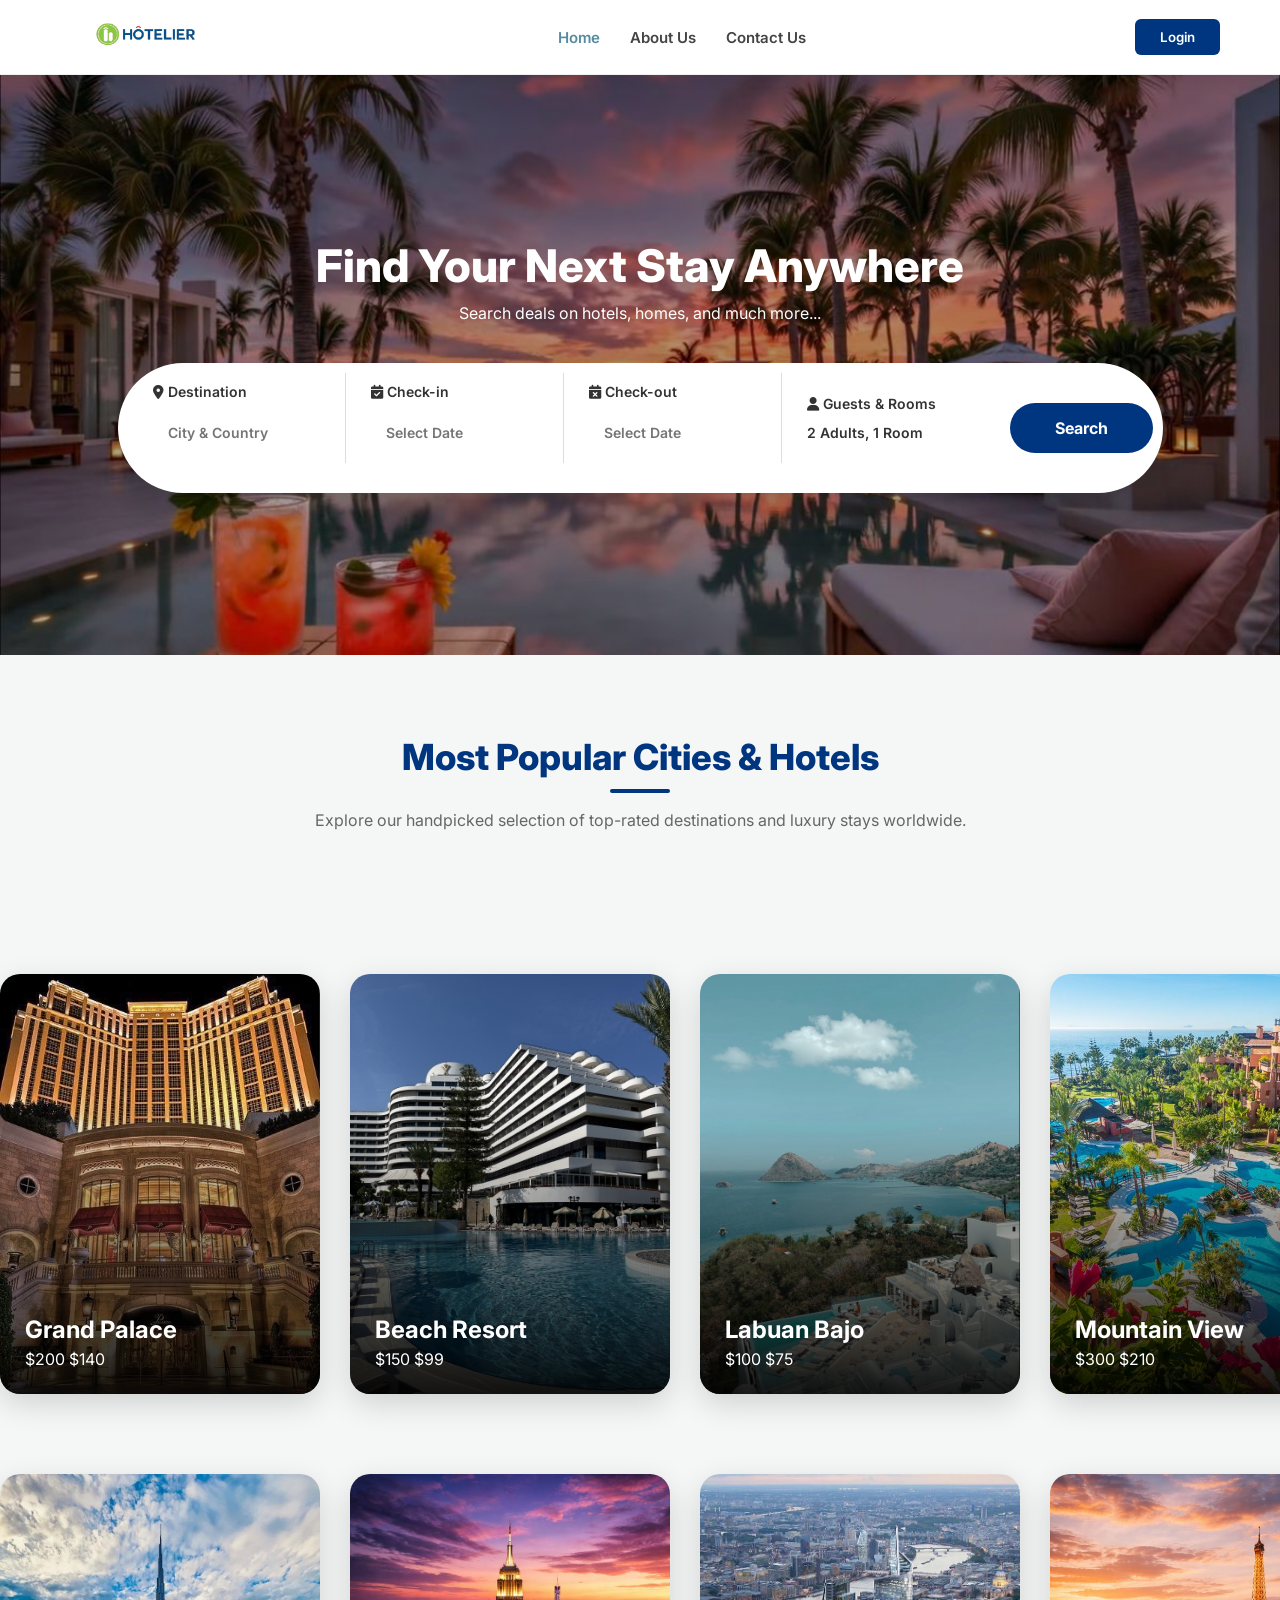
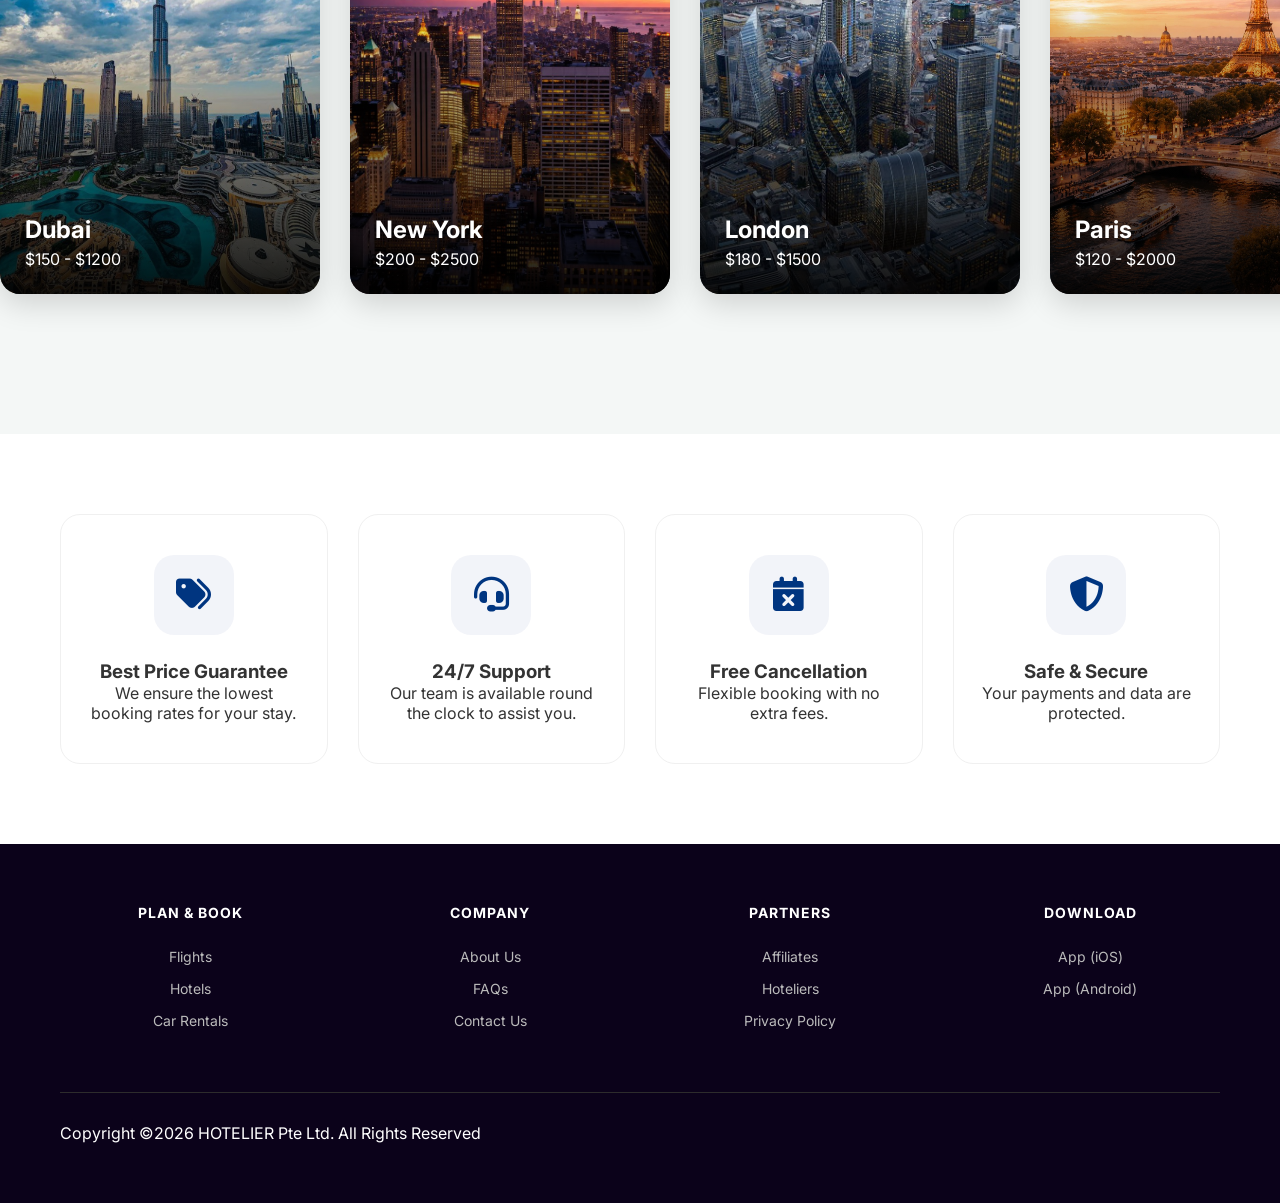
==== commit 817f928d: "updated to USD and added mobile responsive booking modal" ====
--- a/index.html
+++ b/index.html
@@ -80,7 +80,7 @@
     <section class="section-header">
         <div class="container">
             <h2 class="main-title">Most Popular Cities & Hotels</h2>
-            <p class="sub-title">Explore our handpicked selection of top-rated destinations and luxury stays worldwide, trusted by thousands of travelers.</p>
+            <p class="sub-title">Explore our handpicked selection of top-rated destinations and luxury stays worldwide.</p>
         </div>
     </section>
 
@@ -99,7 +99,6 @@
                 <div class="offer-card"><img src="img/hotel10.jpg" alt=""> <div class="offer-info"><h4>Golden Dome Hotel</h4><p><span class="old-price">$150</span> <span class="new-price">$80</span></p></div></div>
             </div>
         </div>
-
         <div class="ticker-wrapper r-to-l">
             <div class="ticker-content">
                 <div class="city-card"><img src="img/city1.jpg" alt=""> <div class="city-info"><h4>Dubai</h4><p>$150 - $1200</p></div></div>
@@ -116,13 +115,6 @@
         </div>
     </section>
 
-    <section class="section-header">
-        <div class="container">
-            <h2 class="main-title">Why People Choose Us</h2>
-            <p class="sub-title">We provide a seamless booking experience with verified reviews, exclusive deals, and 24/7 assistance to make your journey unforgettable.</p>
-        </div>
-    </section>
-
     <section class="features">
         <div class="container">
             <div class="feature-grid">
@@ -133,18 +125,18 @@
                 </div>
                 <div class="feature-card">
                     <div class="icon-box"><i class="fa-solid fa-headset"></i></div>
-                    <h3>24/7 Customer Support</h3>
+                    <h3>24/7 Support</h3>
                     <p>Our team is available round the clock to assist you.</p>
                 </div>
                 <div class="feature-card">
                     <div class="icon-box"><i class="fa-solid fa-calendar-xmark"></i></div>
                     <h3>Free Cancellation</h3>
-                    <p>Flexible booking with no extra cancellation fees.</p>
+                    <p>Flexible booking with no extra fees.</p>
                 </div>
                 <div class="feature-card">
                     <div class="icon-box"><i class="fa-solid fa-shield-halved"></i></div>
                     <h3>Safe & Secure</h3>
-                    <p>Your payments and data are protected by top security.</p>
+                    <p>Your payments and data are protected.</p>
                 </div>
             </div>
         </div>
@@ -153,7 +145,6 @@
 
 <section class="container" id="hotelResults" style="margin-top: 40px; display: none; grid-template-columns: 1.5fr 1fr; gap: 20px;">
     <div id="hotelList" style="display: flex; flex-direction: column; gap: 20px;"></div>
-    
     <div id="imagePreview" style="position: sticky; top: 90px; height: 500px; border-radius: 15px; overflow: hidden; background: #eee; box-shadow: 0 4px 15px rgba(0,0,0,0.1);">
         <div id="previewImg" style="width: 100%; height: 100%; background-size: cover; background-position: center; display: flex; align-items: flex-end;">
             <div style="background: linear-gradient(transparent, rgba(0,0,0,0.8)); color: white; padding: 20px; width: 100%;">
@@ -164,42 +155,48 @@
         </div>
     </div>
 </section>
-
 <footer class="main-footer">
     <div class="container">
         <div class="footer-grid">
             <div class="footer-col">
                 <h3>PLAN & BOOK</h3>
-                <ul><li><a href="#">Flights</a></li><li><a href="#">Hotels</a></li><li><a href="#">Car Rentals</a></li><li><a href="#">Flight Status</a></li><li><a href="#">Promo Codes</a></li><li><a href="#">Travel Guides</a></li></ul>
+                <ul><li><a href="#">Flights</a></li><li><a href="#">Hotels</a></li><li><a href="#">Car Rentals</a></li></ul>
             </div>
             <div class="footer-col">
-                <h3>COMPANY & SUPPORT</h3>
-                <ul><li><a href="#">About Us</a></li><li><a href="#">Careers</a></li><li><a href="#">Press</a></li><li><a href="#">FAQs</a></li><li><a href="#">Contact Us</a></li><li><a href="#">Updates</a></li></ul>
+                <h3>COMPANY</h3>
+                <ul><li><a href="#">About Us</a></li><li><a href="#">FAQs</a></li><li><a href="#">Contact Us</a></li></ul>
             </div>
             <div class="footer-col">
-                <h3>BUSINESS & PARTNERS</h3>
-                <ul><li><a href="#">Affiliates</a></li><li><a href="#">Advertise</a></li><li><a href="#">Hoteliers</a></li><li><a href="#">Business Travel</a></li><li><a href="#">Data Privacy Policy</a></li><li><a href="#">Terms & Conditions</a></li></ul>
+                <h3>PARTNERS</h3>
+                <ul><li><a href="#">Affiliates</a></li><li><a href="#">Hoteliers</a></li><li><a href="#">Privacy Policy</a></li></ul>
             </div>
             <div class="footer-col">
                 <h3>DOWNLOAD</h3>
-                <ul><li><a href="#">App (iOS)</a></li><li><a href="#">App (Android)</a></li><li><a href="#">App (ChatGPT)</a></li></ul>
+                <ul><li><a href="#">App (iOS)</a></li><li><a href="#">App (Android)</a></li></ul>
             </div>
         </div>
         <div class="footer-bottom">
-            <div class="copyright">
-                <p>Copyright ©️2026 HOTELIER Pte Ltd. All Rights Reserved</p>
-                <p>HOTELIER Pte Ltd. Travel License No. 03513</p>
-            </div>
-            <div class="social-links">
-                <a href="#"><i class="fa-brands fa-facebook-f"></i></a>
-                <a href="#"><i class="fa-brands fa-x-twitter"></i></a>
-                <a href="#"><i class="fa-brands fa-instagram"></i></a>
-                <a href="#"><i class="fa-brands fa-linkedin-in"></i></a>
-                <a href="#"><i class="fa-brands fa-tiktok"></i></a>
-            </div>
+            <p>Copyright ©️2026 HOTELIER Pte Ltd. All Rights Reserved</p>
         </div>
     </div>
 </footer>
+
+<div class="booking-modal" id="bookingModal">
+    <div class="modal-content">
+        <span class="close-modal" id="closeModal">&times;</span>
+        <img src="" id="m-img" class="modal-hotel-img" style="width:100%; height:200px; object-fit:cover;">
+        <div class="modal-body" style="padding:20px;">
+            <h2 id="m-name" style="margin:0; color:#003580;"></h2>
+            <p id="m-loc" style="color:#666; margin:5px 0;"></p>
+            <p id="m-price" style="font-weight:bold; font-size:20px; color:#ff6d00;"></p>
+            <hr>
+            <p style="font-size:14px; color:#444; line-height:1.6;">
+                Experience luxury and comfort in the heart of the city. This hotel offers world-class amenities and top-rated services.
+            </p>
+            <button style="background:#003580; color:white; border:none; padding:12px; width:100%; border-radius:5px; font-weight:bold; cursor:pointer; margin-top:15px;">Confirm Booking Now</button>
+        </div>
+    </div>
+</div>
 
 <script src="https://cdn.jsdelivr.net/npm/flatpickr"></script>
 <script src="script.js"></script>
@@ -221,6 +218,9 @@
     const app = initializeApp(firebaseConfig);
     const db = getFirestore(app);
 
+    const modal = document.getElementById('bookingModal');
+    const closeModal = document.getElementById('closeModal');
+
     document.querySelector('.btn-search').addEventListener('click', async (e) => {
         e.preventDefault();
         const destInput = document.getElementById('destination').value.trim().toLowerCase();
@@ -230,20 +230,17 @@
         
         if (!destInput) return alert("Please enter a city!");
 
-        // হোম কন্টেন্ট সরিয়ে দিয়ে রেজাল্ট গ্রিড দেখানো
         homeMain.style.display = 'none';
         resultsContainer.style.display = 'grid';
         hotelList.innerHTML = "<p style='text-align: center;'>Searching...</p>";
 
         try {
-            // Firestore-এ সরাসরি কেস-ইনসেনসিটিভ সার্চ কুয়েরি করা যায় না, তাই সব ডাটা এনে ফিল্টার করছি
             const querySnapshot = await getDocs(collection(db, "hotels"));
             hotelList.innerHTML = "";
             let found = false;
 
             querySnapshot.forEach((doc) => {
                 const hotel = doc.data();
-                // ডাটাবেজের City ফিল্ড এবং ইউজারের ইনপুট উভয়কেই ছোট হাতের অক্ষরে রূপান্তর করে তুলনা করা হচ্ছে
                 if (hotel.City && hotel.City.toLowerCase() === destInput) {
                     found = true;
                     const card = document.createElement('div');
@@ -256,10 +253,21 @@
                             <h3 style="margin: 0; color: #003580;">${hotel.Name}</h3>
                             <p style="color: #666; margin: 5px 0;"><i class="fa-solid fa-location-dot"></i> ${hotel.City}, ${hotel.Country}</p>
                             <p style="font-weight: bold; color: #333;">Price: ${hotel.Price} $</p>
-                            <button style="background: #003580; color: white; border: none; padding: 8px 15px; border-radius: 5px; cursor: pointer; font-weight: 600;">Book Now</button>
+                            <button class="book-now-btn" style="background: #003580; color: white; border: none; padding: 8px 15px; border-radius: 5px; cursor: pointer; font-weight: 600;">Book Now</button>
                         </div>
                     `;
 
+                    // "Book Now" বাটনে ক্লিক করলে পপ-আপ দেখানোর লজিক
+                    card.querySelector('.book-now-btn').onclick = (event) => {
+                        event.stopPropagation(); // কার্ডের ক্লিক ইভেন্ট থামানোর জন্য
+                        document.getElementById('m-img').src = hotel['Image-url'];
+                        document.getElementById('m-name').innerText = hotel.Name;
+                        document.getElementById('m-loc').innerText = hotel.City + ", " + hotel.Country;
+                        document.getElementById('m-price').innerText = hotel.Price + " $";
+                        modal.classList.add('active');
+                    };
+
+                    // কার্ডে ক্লিক করলে ডেস্কটপ প্রিভিউ
                     card.onclick = () => {
                         document.getElementById('previewImg').style.backgroundImage = `url('${hotel['Image-url']}')`;
                         document.getElementById('previewName').innerText = hotel.Name;
@@ -272,11 +280,8 @@
             });
 
             if (!found) {
-                // ইনপুট দেওয়া বানানটি হুবহু দেখানোর জন্য মূল টেক্সটটি ব্যবহার করা হয়েছে
-                const originalInput = document.getElementById('destination').value;
-                hotelList.innerHTML = "<p style='text-align: center;'>No hotels found in " + originalInput + ".</p>";
-            } else {
-                // প্রথম পাওয়া হোটেলের ডাটা অটোমেটিক প্রিভিউতে দেখানো
+                hotelList.innerHTML = "<p style='text-align: center;'>No hotels found in " + destInput + ".</p>";
+            } else if (window.innerWidth > 768) {
                 const firstHotelCard = hotelList.querySelector('.hotel-card');
                 if (firstHotelCard) firstHotelCard.click();
             }
@@ -286,6 +291,10 @@
             hotelList.innerHTML = "<p>Error loading data.</p>";
         }
     });
+
+    // পপ-আপ বন্ধ করার লজিক
+    closeModal.onclick = () => modal.classList.remove('active');
+    window.onclick = (e) => { if (e.target == modal) modal.classList.remove('active'); };
 </script>
 </body>
 </html>
--- a/style.css
+++ b/style.css
@@ -1354,4 +1354,72 @@
         order: 2;
         flex: 1;
     }
+}
+
+
+
+/* --- বিদ্যমান CSS এর নিচে এই অংশটুকু যোগ করুন --- */
+
+/* মোবাইল রেসপন্সিভনেস: ডানদিকের ইমেজ প্যানেল হাইড করা */
+@media screen and (max-width: 768px) {
+    #hotelResults {
+        grid-template-columns: 1fr !important; /* মোবাইলে শুধু লিস্ট দেখাবে */
+    }
+    #imagePreview {
+        display: none !important; /* বাম পাশের ইমেজ প্রিভিউ হাইড */
+    }
+    .hotel-card {
+        flex-direction: column !important;
+        height: auto !important;
+    }
+    .hotel-card img {
+        width: 100% !important;
+        height: 200px !important;
+    }
+}
+
+/* বুকিং পপ-আপ (Modal) স্টাইল */
+.booking-modal {
+    display: none;
+    position: fixed;
+    z-index: 9999;
+    left: 0;
+    top: 0;
+    width: 100%;
+    height: 100%;
+    background: rgba(0,0,0,0.8);
+    align-items: center;
+    justify-content: center;
+    padding: 20px;
+}
+.booking-modal.active { display: flex; }
+.modal-content {
+    background: white;
+    width: 100%;
+    max-width: 500px;
+    border-radius: 15px;
+    overflow: hidden;
+    position: relative;
+}
+.close-modal {
+    position: absolute;
+    right: 15px;
+    top: 10px;
+    font-size: 30px;
+    cursor: pointer;
+    color: #fff;
+    text-shadow: 0 0 5px rgba(0,0,0,0.5);
+}
+.modal-body { padding: 20px; }
+.modal-hotel-img { width: 100%; height: 200px; object-fit: cover; }
+.btn-confirm-final {
+    background: #003580;
+    color: white;
+    border: none;
+    padding: 12px;
+    width: 100%;
+    border-radius: 5px;
+    font-weight: bold;
+    cursor: pointer;
+    margin-top: 15px;
 }
